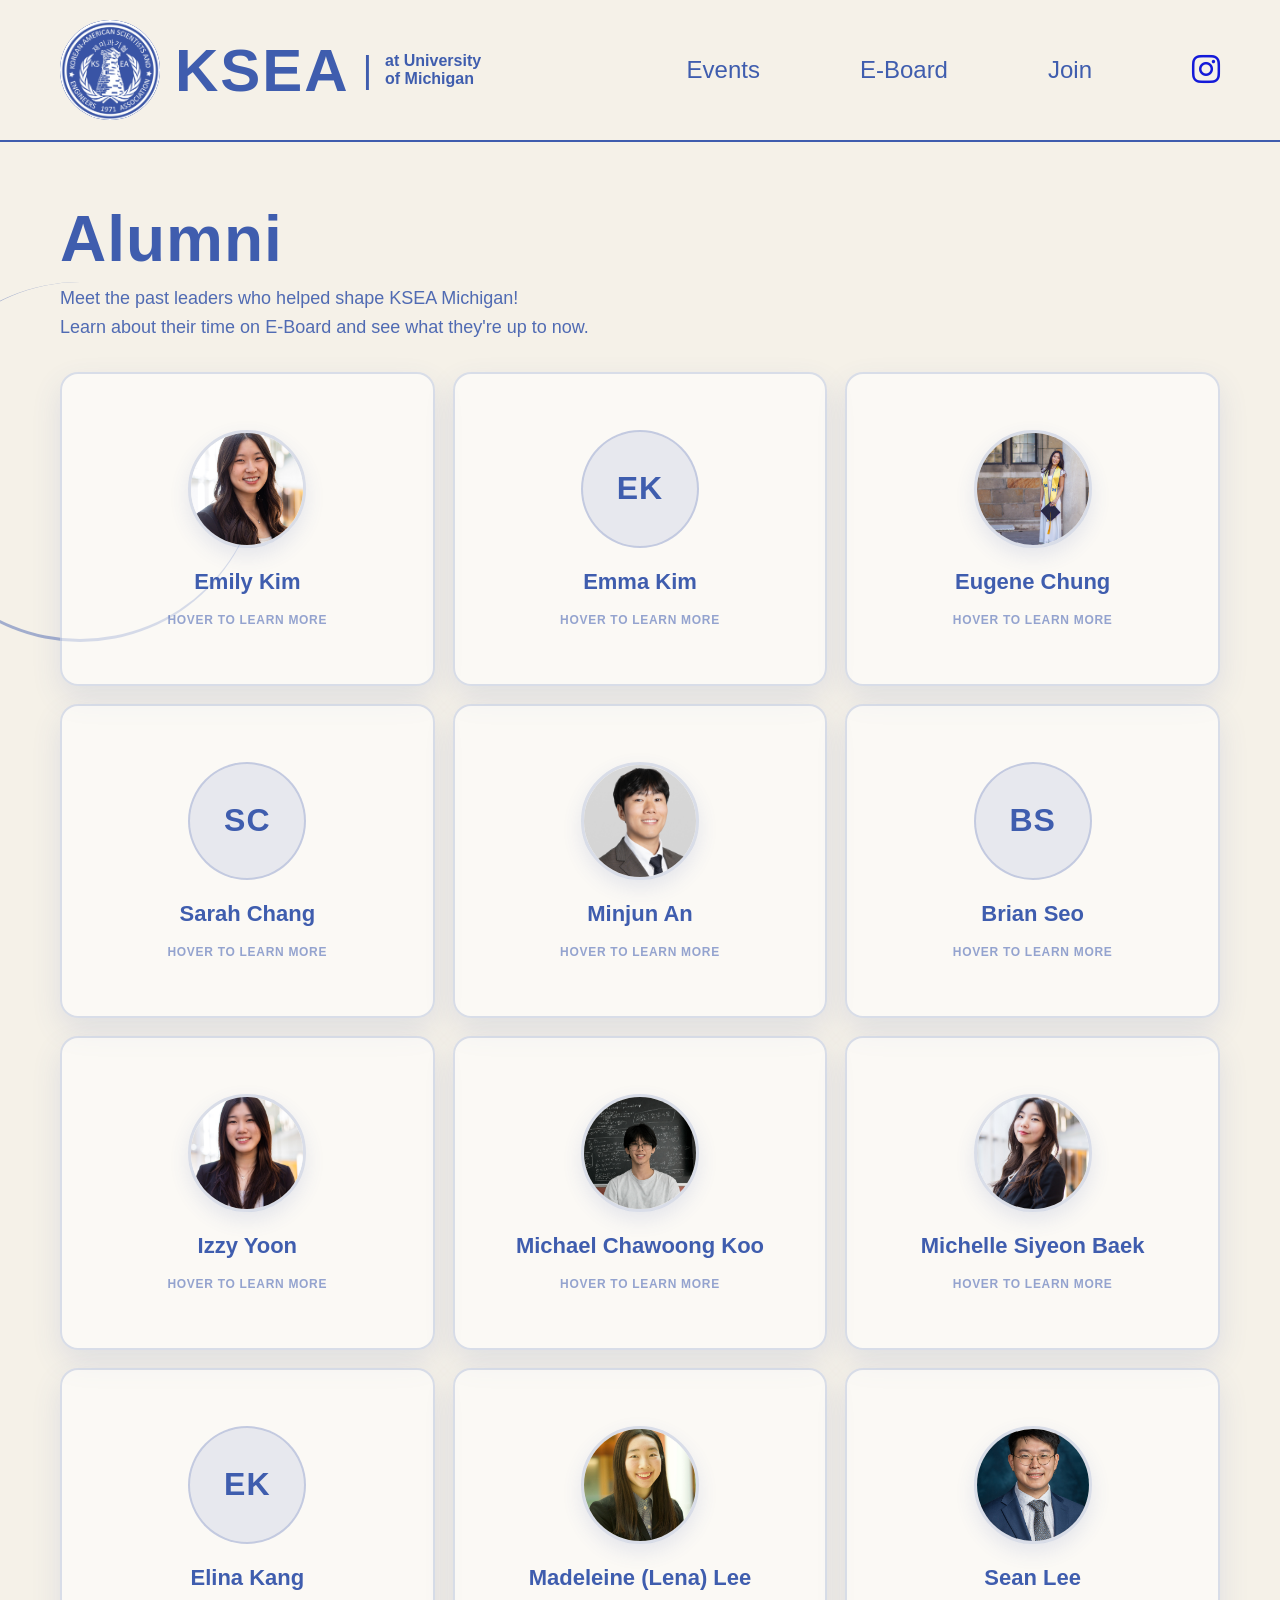
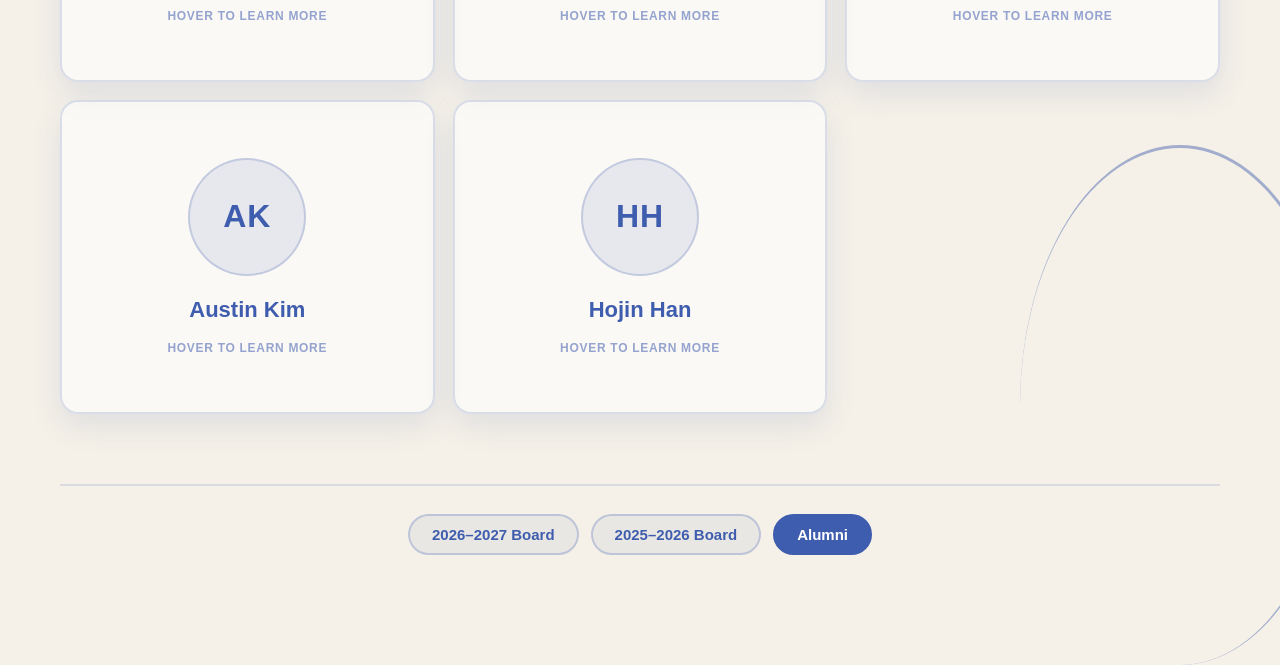
==== eboard/alumni.html @ b411d168 "Split E-Board into separate pages by year, add navigation - eboard.html now shows only the 2026-2027" ====
<!DOCTYPE html>
<html lang="en">
<head>
  <link rel="stylesheet" href="https://cdnjs.cloudflare.com/ajax/libs/font-awesome/6.0.0/css/all.min.css">
  <meta charset="UTF-8" />
  <meta name="viewport" content="width=device-width, initial-scale=1.0" />
  <title>KSEA - University of Michigan | Alumni</title>

  <style>
    * { margin: 0; padding: 0; box-sizing: border-box; }

    body {
      font-family: 'Segoe UI', Tahoma, Geneva, Verdana, sans-serif;
      background-color: #F5F1E8;
      overflow-x: hidden;
      color: #3F5DAE;
    }

    header {
      display: flex;
      justify-content: space-between;
      align-items: center;
      padding: 20px 60px;
      background-color: #F5F1E8;
      border-bottom: 2px solid #3F5DAE;
    }

    .logo-container {
      display: flex;
      align-items: center;
      gap: 15px;
    }

    .logo-circle {
      width: 100px;
      height: 100px;
      background-color: #3F5DAE;
      border-radius: 60%;
      display: flex;
      align-items: center;
      justify-content: center;
      color: white;
      font-weight: bold;
      font-size: 12px;
      overflow: hidden;
    }

    .logo-text {
      display: flex;
      flex-direction: row;
      align-items: center;
      gap: 8px;
    }

    .logo-text .ksea {
      font-size: 60px;
      font-weight: 900;
      color: #3F5DAE;
      letter-spacing: 2px;
    }

    .logo-text .university {
      font-size: 16px;
      color: #3F5DAE;
      font-weight: 600;
    }

    .logo-text .divider {
      font-size: 36px;
      color: #3F5DAE;
      font-weight: 100;
      margin: 0 5px;
    }
    .logo-link,
    .logo-link:visited,
    .logo-link:hover,
    .logo-link:active {
      text-decoration: none;
      color: inherit;
    }
    nav {
      display: flex;
      gap: 100px;
      align-items: center;
    }

    nav a {
      text-decoration: none;
      color: #3F5DAE;
      font-size: 24px;
      font-weight: 200;
      transition: color 0.3s;
    }

    nav a:hover { color: #3d4d7a; }

    .page {
      padding: 60px 60px 80px;
      position: relative;
    }

    .page-title {
      font-size: 64px;
      font-weight: 900;
      letter-spacing: 1px;
      margin-bottom: 8px;
    }

    .page-subtitle {
      font-size: 18px;
      font-weight: 400;
      opacity: 0.9;
      max-width: 760px;
      line-height: 1.6;
      margin-bottom: 30px;
      text-wrap: balance;
    }

    .curve-left {
      position: absolute;
      left: -100px;
      top: 140px;
      width: 360px;
      height: 360px;
      border: 3px solid #3F5DAE;
      border-radius: 50%;
      border-top: none;
      border-right: none;
      opacity: 0.45;
      pointer-events: none;
    }

    .curve-right {
      position: absolute;
      right: -60px;
      bottom: -30px;
      width: 320px;
      height: 520px;
      border: 3px solid #3F5DAE;
      border-radius: 50%;
      border-bottom: none;
      border-left: none;
      opacity: 0.45;
      pointer-events: none;
    }

    .section-label {
      font-size: 14px;
      font-weight: 800;
      letter-spacing: 1px;
      color: rgba(63,93,174,0.9);
      margin: 26px 0 12px;
      text-transform: uppercase;
    }

    /* =========================
       Board / Alumni page nav
       ========================= */

    .board-nav {
      margin-top: 70px;
      padding-top: 28px;
      border-top: 2px solid rgba(63,93,174,0.15);
      display: flex;
      flex-wrap: wrap;
      gap: 12px;
      justify-content: center;
    }

    .board-nav a {
      text-decoration: none;
      color: #3F5DAE;
      font-weight: 700;
      font-size: 15px;
      padding: 10px 22px;
      border-radius: 999px;
      border: 2px solid rgba(63,93,174,0.25);
      background: rgba(63,93,174,0.06);
      transition: background 0.2s ease, border-color 0.2s ease;
    }

    .board-nav a:hover {
      background: rgba(63,93,174,0.15);
      border-color: rgba(63,93,174,0.4);
    }

    .board-nav a.active {
      background: #3F5DAE;
      color: white;
      border-color: #3F5DAE;
    }

    @media (max-width: 768px) {
      .board-nav { margin-top: 45px; }
      .board-nav a { font-size: 13px; padding: 9px 16px; }
    }


    /* =========================
       Alumni Section
       ========================= */

    .alumni-title {
      font-size: 64px;
      font-weight: 900;
      letter-spacing: 1px;
      margin-bottom: 8px;
      color: #3F5DAE;
    }

    .alumni-intro {
      font-size: 18px;
      font-weight: 400;
      opacity: 0.9;
      max-width: 760px;
      line-height: 1.6;
      margin-bottom: 30px;
    }

    .alumni-grid {
      display: grid;
      grid-template-columns: repeat(3, minmax(0, 1fr));
      gap: 18px;
      position: relative;
      z-index: 2;
    }

    .alumni-card {
      min-height: 310px;
      position: relative;
      border-radius: 18px;
      background: rgba(255,255,255,0.55);
      border: 2px solid rgba(63,93,174,0.18);
      box-shadow: 0 12px 30px rgba(63,93,174,0.12);
      overflow: hidden;
      transition: transform 0.2s ease, box-shadow 0.2s ease, border-color 0.2s ease;
    }

    .alumni-card:hover {
      transform: translateY(-3px);
      box-shadow: 0 16px 40px rgba(63,93,174,0.18);
      border-color: rgba(63,93,174,0.28);
    }

    .alumni-front {
      min-height: 310px;
      padding: 30px 22px;
      display: flex;
      flex-direction: column;
      align-items: center;
      justify-content: center;
      text-align: center;
      transition: opacity 220ms ease;
    }

    .alumni-photo-wrap {
      width: 118px;
      height: 118px;
      margin-bottom: 20px;
      position: relative;
    }

    .alumni-photo {
      width: 118px;
      height: 118px;
      border-radius: 50%;
      object-fit: cover;
      display: block;
      border: 3px solid rgba(63,93,174,0.18);
      box-shadow: 0 8px 20px rgba(63,93,174,0.12);
    }

    .alumni-initials {
      width: 118px;
      height: 118px;
      border-radius: 50%;
      background: rgba(63,93,174,0.10);
      border: 2px solid rgba(63,93,174,0.22);
      color: #3F5DAE;
      align-items: center;
      justify-content: center;
      font-size: 32px;
      font-weight: 900;
      letter-spacing: 1px;
    }

    .alumni-name {
      font-size: 22px;
      font-weight: 900;
      color: #3F5DAE;
      line-height: 1.25;
    }

    .alumni-class {
      margin-top: 7px;
      font-size: 14px;
      font-weight: 600;
      color: rgba(63,93,174,0.72);
    }

    .alumni-hover-hint {
      margin-top: 18px;
      font-size: 12px;
      font-weight: 700;
      letter-spacing: 0.7px;
      text-transform: uppercase;
      color: rgba(63,93,174,0.55);
    }

    .alumni-overlay {
      position: absolute;
      inset: 0;
      background: #3F5DAE;
      color: white;
      padding: 28px;
      display: flex;
      flex-direction: column;
      justify-content: center;
      text-align: left;
      opacity: 0;
      transform: translateY(8px);
      transition: opacity 220ms ease, transform 220ms ease;
      pointer-events: none;
      overflow-y: auto;
    }

    .alumni-card:hover .alumni-overlay,
    .alumni-card:focus-within .alumni-overlay {
      opacity: 1;
      transform: translateY(0);
    }

    .alumni-overlay .alumni-overlay-name {
      font-size: 23px;
      font-weight: 900;
      margin-bottom: 12px;
      line-height: 1.2;
    }

    .alumni-overlay .served-label,
    .alumni-overlay .now-label {
      font-size: 11px;
      font-weight: 900;
      letter-spacing: 1px;
      text-transform: uppercase;
      opacity: 0.72;
      margin-bottom: 4px;
    }

    .alumni-overlay .served {
      font-size: 15px;
      font-weight: 700;
      line-height: 1.45;
      margin-bottom: 18px;
    }

    .alumni-overlay p {
      font-size: 15px;
      line-height: 1.6;
      font-weight: 400;
    }

    @media (max-width: 1024px) {
      header { padding: 20px 30px; }
      .page { padding: 50px 30px 70px; }
      .page-title { font-size: 52px; }
      nav { gap: 30px; }
      .alumni-grid { grid-template-columns: repeat(2, minmax(0, 1fr)); }
    }

    @media (max-width: 768px) {
      /* Header */
      header {
        flex-direction: column;
        padding: 16px 20px;
        gap: 14px;
      }

      .logo-circle {
        width: 64px;
        height: 64px;
      }

      .logo-circle img {
        width: 64px !important;
        height: 64px !important;
      }

      .logo-text .ksea { font-size: 36px; }
      .logo-text .university { font-size: 13px; }
      .logo-text .divider { font-size: 24px; }

      nav {
        gap: 18px;
        flex-wrap: wrap;
        justify-content: center;
      }

      nav a { font-size: 18px; }

      /* Page */
      .page {
        padding: 36px 20px 60px;
      }

      .page-title {
        font-size: 40px;
        text-align: center;
      }

      .page-subtitle {
        font-size: 15px;
        text-align: center;
        margin-left: auto;
        margin-right: auto;
      }

      .alumni-title {
        font-size: 36px;
        text-align: center;
      }

      .alumni-intro {
        font-size: 15px;
        text-align: center;
        margin-left: auto;
        margin-right: auto;
      }

      .alumni-grid {
        grid-template-columns: repeat(2, minmax(0, 1fr));
        gap: 12px;
      }

      .alumni-card,
      .alumni-front {
        min-height: 270px;
      }

      .alumni-photo-wrap,
      .alumni-photo,
      .alumni-initials {
        width: 92px;
        height: 92px;
      }

      .alumni-initials {
        font-size: 25px;
      }

      .alumni-name {
        font-size: 17px;
      }

      .alumni-overlay {
        padding: 18px;
      }

      .alumni-overlay .alumni-overlay-name {
        font-size: 19px;
      }

      .alumni-overlay p {
        font-size: 13px;
      }

      .curve-left, .curve-right { display: none; }
    }

    @media (max-width: 420px) {
      .logo-text .ksea { font-size: 28px; }
      nav a { font-size: 16px; }
      nav { gap: 14px; }
      .page-title { font-size: 32px; }

      .alumni-grid {
        grid-template-columns: 1fr;
      }
    }

    @media (hover: none) {
      .alumni-card {
        min-height: auto;
      }

      .alumni-front {
        min-height: 250px;
      }

      .alumni-hover-hint {
        display: none;
      }

      .alumni-overlay {
        position: relative;
        opacity: 1;
        transform: none;
        pointer-events: auto;
        min-height: 220px;
      }
    }

  </style>
</head>

<body>
  <header>
    <a href="../main/main.html" class="logo-link">
    <div class="logo-container">
      <div class="logo-circle">
        <img src="../images/ksea_logo.jpg" alt="ksea logo" style="width: 100px; height: 100px; border-radius: 50%; object-fit: contain">
      </div>
      <div class="logo-text">
        <span class="ksea">KSEA</span>
        <span class="divider"> | </span>
        <span class="university">at University<br>of Michigan</span>
      </div>
    </div>
    </a>

    <nav>
      <a href="../events/events.html">Events</a>
      <a href="../eboard/eboard.html">E-Board</a>
      <a href="../join/join.html">Join</a>
      <a href="https://www.instagram.com/ksea.michigan/" target="_blank" class="instagram-link">
        <i class="fab fa-instagram" style="font-size: 32px; color: #141ad9;"></i>
      </a>
    </nav>
  </header>

  <section class="page">
    <div class="curve-left"></div>
    <div class="curve-right"></div>

    <h1 class="alumni-title">Alumni</h1>
    <p class="alumni-intro">
      Meet the past leaders who helped shape KSEA Michigan! <br>
      Learn about their time on E-Board and see what they're up to now.
    </p>

    <div class="alumni-grid">

      <!-- Emily Kim -->
      <div class="alumni-card" tabindex="0">
        <div class="alumni-front">
          <div class="alumni-photo-wrap">
            <img
              class="alumni-photo"
              src="../alumni_images/emilykim.jpeg"
              alt="Emily Kim"
              onerror="this.style.display='none'; this.nextElementSibling.style.display='flex';"
            >
            <div class="alumni-initials" style="display:none;">EK</div>
          </div>

          <div class="alumni-name">Emily Kim</div>
          <div class="alumni-hover-hint">Hover to learn more</div>
        </div>

        <div class="alumni-overlay">
          <div class="alumni-overlay-name">Emily Kim</div>

          <div class="served-label">KSEA E-Board</div>
          <div class="served">
              <span class="served-position">Vice President · 2025–2026</span><br>
              <span class="served-position">Co-Events Coordinator · 2024–2025</span><br>
              <span class="served-position">Freshman Representative · 2023–2024</span>
          </div>

          <div class="now-label">Where are they now?</div>
          <p>BS in Public Health Sciences.</p>
        </div>
      </div>

      <!-- Emma Kim -->
      <div class="alumni-card" tabindex="0">
        <div class="alumni-front">
          <div class="alumni-photo-wrap">
            <img
              class="alumni-photo"
              src="../alumni/Emma.jpeg"
              alt="Emma Kim"
              onerror="this.style.display='none'; this.nextElementSibling.style.display='flex';"
            >
            <div class="alumni-initials" style="display:none;">EK</div>
          </div>

          <div class="alumni-name">Emma Kim</div>
          <div class="alumni-hover-hint">Hover to learn more</div>
        </div>

        <div class="alumni-overlay">
          <div class="alumni-overlay-name">Emma Kim</div>

          <div class="served-label">KSEA E-Board</div>
          <div class="served">
              <span class="served-position">Senior Co-Advisor · 2025–2026</span><br>
              <span class="served-position">Secretary · 2024–2025</span><br>
              <span class="served-position">Fundraiser Chair · 2023–2024</span>
          </div>

          <div class="now-label">Where are they now?</div>
          <p>Applying to medical schools, working as a personal trainer, and training for Detroit's international half marathon.</p>
        </div>
      </div>

      <!-- Eugene Chung -->
      <div class="alumni-card" tabindex="0">
        <div class="alumni-front">
          <div class="alumni-photo-wrap">
            <img
              class="alumni-photo"
              src="../alumni_images/eugenechung.jpeg"
              alt="Eugene Chung"
              onerror="this.style.display='none'; this.nextElementSibling.style.display='flex';"
            >
            <div class="alumni-initials" style="display:none;">EC</div>
          </div>

          <div class="alumni-name">Eugene Chung</div>
          <div class="alumni-hover-hint">Hover to learn more</div>
        </div>

        <div class="alumni-overlay">
          <div class="alumni-overlay-name">Eugene Chung</div>

          <div class="served-label">KSEA E-Board</div>
          <div class="served">
              <span class="served-position">Treasurer · 2025–2026</span><br>
              <span class="served-position">Treasurer · 2024–2025</span><br>
              <span class="served-position">Co-Marketing Chair · 2023–2024</span>
          </div>

          <div class="now-label">Where are they now?</div>
          <p>Gap year as a Research Assistant.</p>
        </div>
      </div>

      <!-- Sarah Chang -->
      <div class="alumni-card" tabindex="0">
        <div class="alumni-front">
          <div class="alumni-photo-wrap">
            <img
              class="alumni-photo"
              src="../alumni_images/sarah.jpeg"
              alt="Sarah Chang"
              onerror="this.style.display='none'; this.nextElementSibling.style.display='flex';"
            >
            <div class="alumni-initials" style="display:none;">SC</div>
          </div>

          <div class="alumni-name">Sarah Chang</div>
          <div class="alumni-hover-hint">Hover to learn more</div>
        </div>

        <div class="alumni-overlay">
          <div class="alumni-overlay-name">Sarah Chang</div>

          <div class="served-label">KSEA E-Board</div>
          <div class="served">
              <span class="served-position">Senior Advisor · 2025–2026</span><br>
              <span class="served-position">Marketing Chair · 2024–2025</span><br>
              <span class="served-position">Marketing Chair · 2023–2024</span>
          </div>

          <div class="now-label">Where are they now?</div>
          <p>Dental school at Harvard.</p>
        </div>
      </div>

      <!-- Minjun An -->
      <div class="alumni-card" tabindex="0">
        <div class="alumni-front">
          <div class="alumni-photo-wrap">
            <img
              class="alumni-photo"
              src="../alumni_images/minjunan.jpeg"
              alt="Minjun An"
              onerror="this.style.display='none'; this.nextElementSibling.style.display='flex';"
            >
            <div class="alumni-initials" style="display:none;">MA</div>
          </div>

          <div class="alumni-name">Minjun An</div>
          <div class="alumni-hover-hint">Hover to learn more</div>
        </div>

        <div class="alumni-overlay">
          <div class="alumni-overlay-name">Minjun An</div>

          <div class="served-label">KSEA E-Board</div>
          <div class="served">
              <span class="served-position">President · 2024–2025</span><br>
              <span class="served-position">Event Coordinator · 2023–2024</span><br>
              <span class="served-position">Freshman Representative · 2022–2023</span>
          </div>

          <div class="now-label">Where are they now?</div>
          <p>First Year Medical Student at Cleveland Clinic Lerner College of Medicine.</p>
        </div>
      </div>

      <!-- Brian Seo -->
      <div class="alumni-card" tabindex="0">
        <div class="alumni-front">
          <div class="alumni-photo-wrap">
            <img
              class="alumni-photo"
              src="../alumni_images/brian.jpeg"
              alt="Brian Seo"
              onerror="this.style.display='none'; this.nextElementSibling.style.display='flex';"
            >
            <div class="alumni-initials" style="display:none;">BS</div>
          </div>

          <div class="alumni-name">Brian Seo</div>
          <div class="alumni-hover-hint">Hover to learn more</div>
        </div>

        <div class="alumni-overlay">
          <div class="alumni-overlay-name">Brian Seo</div>

          <div class="served-label">KSEA E-Board</div>
          <div class="served">
              <span class="served-position">Senior Advisor · 2024–2025</span><br>
              <span class="served-position">Vice President · 2023–2024</span><br>
              <span class="served-position">Event Coordinator · 2022–2023</span><br>
              <span class="served-position">Freshman Representative · 2021–2022</span>
          </div>

          <div class="now-label">Where are they now?</div>
          <p>Medical Student at Wayne State University School of Medicine.</p>
        </div>
      </div>

      <!-- Izzy Yoon -->
      <div class="alumni-card" tabindex="0">
        <div class="alumni-front">
          <div class="alumni-photo-wrap">
            <img
              class="alumni-photo"
              src="../alumni_images/isabellayoon.jpeg"
              alt="Izzy Yoon"
              onerror="this.style.display='none'; this.nextElementSibling.style.display='flex';"
            >
            <div class="alumni-initials" style="display:none;">IY</div>
          </div>

          <div class="alumni-name">Izzy Yoon</div>
          <div class="alumni-hover-hint">Hover to learn more</div>
        </div>

        <div class="alumni-overlay">
          <div class="alumni-overlay-name">Izzy Yoon</div>

          <div class="served-label">KSEA E-Board</div>
          <div class="served">
              <span class="served-position">Vice President · 2024–2025</span><br>
              <span class="served-position">Secretary · 2023–2024</span><br>
              <span class="served-position">Marketing · 2022–2023</span><br>
              <span class="served-position">Freshman Representative · 2021–2022</span>
          </div>

          <div class="now-label">Where are they now?</div>
          <p>Front end developer for JB Mobility.</p>
        </div>
      </div>

      <!-- Michael Chawoong Koo -->
      <div class="alumni-card" tabindex="0">
        <div class="alumni-front">
          <div class="alumni-photo-wrap">
            <img
              class="alumni-photo"
              src="../alumni_images/michaelkoo.png"
              alt="Michael Chawoong Koo"
              onerror="this.style.display='none'; this.nextElementSibling.style.display='flex';"
            >
            <div class="alumni-initials" style="display:none;">MK</div>
          </div>

          <div class="alumni-name">Michael Chawoong Koo</div>
          <div class="alumni-hover-hint">Hover to learn more</div>
        </div>

        <div class="alumni-overlay">
          <div class="alumni-overlay-name">Michael Chawoong Koo</div>

          <div class="served-label">KSEA E-Board</div>
          <div class="served">
              <span class="served-position">Director of Community Engagement · 2022–2025</span>
          </div>

          <div class="now-label">Where are they now?</div>
          <p>AI Engineer.</p>
        </div>
      </div>

      <!-- Michelle Siyeon Baek -->
      <div class="alumni-card" tabindex="0">
        <div class="alumni-front">
          <div class="alumni-photo-wrap">
            <img
              class="alumni-photo"
              src="../alumni_images/michellebaek.jpeg"
              alt="Michelle Siyeon Baek"
              onerror="this.style.display='none'; this.nextElementSibling.style.display='flex';"
            >
            <div class="alumni-initials" style="display:none;">MB</div>
          </div>

          <div class="alumni-name">Michelle Siyeon Baek</div>
          <div class="alumni-hover-hint">Hover to learn more</div>
        </div>

        <div class="alumni-overlay">
          <div class="alumni-overlay-name">Michelle Siyeon Baek</div>

          <div class="served-label">KSEA E-Board</div>
          <div class="served">
              <span class="served-position">President · 2023–2024</span><br>
              <span class="served-position">Secretary · 2022–2023</span><br>
              <span class="served-position">Marketing Chair · 2021–2022</span><br>
              <span class="served-position">Freshman Representative · 2020–2021</span>
          </div>

          <div class="now-label">Where are they now?</div>
          <p>Medical student at Michigan State University College of Human Medicine.</p>
        </div>
      </div>

      <!-- Elina Kang -->
      <div class="alumni-card" tabindex="0">
        <div class="alumni-front">
          <div class="alumni-photo-wrap">
            <img
              class="alumni-photo"
              src="../eboard_images/Elina.jpeg"
              alt="Elina Kang"
              onerror="this.style.display='none'; this.nextElementSibling.style.display='flex';"
            >
            <div class="alumni-initials" style="display:none;">EK</div>
          </div>

          <div class="alumni-name">Elina Kang</div>
          <div class="alumni-hover-hint">Hover to learn more</div>
        </div>

        <div class="alumni-overlay">
          <div class="alumni-overlay-name">Elina Kang</div>

          <div class="served-label">KSEA E-Board</div>
          <div class="served">
              <span class="served-position">Treasurer · 2022–2023</span><br>
              <span class="served-position">Secretary · 2021–2022</span>
          </div>

          <div class="now-label">Where are they now?</div>
          <p>Corporate finance in San Francisco.</p>
        </div>
      </div>

      <!-- Madeleine (Lena) Lee -->
      <div class="alumni-card" tabindex="0">
        <div class="alumni-front">
          <div class="alumni-photo-wrap">
            <img
              class="alumni-photo"
              src="../alumni_images/madeleinelee.jpg"
              alt="Madeleine (Lena) Lee"
              onerror="this.style.display='none'; this.nextElementSibling.style.display='flex';"
            >
            <div class="alumni-initials" style="display:none;">ML</div>
          </div>

          <div class="alumni-name">Madeleine (Lena) Lee</div>
          <div class="alumni-hover-hint">Hover to learn more</div>
        </div>

        <div class="alumni-overlay">
          <div class="alumni-overlay-name">Madeleine (Lena) Lee</div>

          <div class="served-label">KSEA E-Board</div>
          <div class="served">
              <span class="served-position">Senior Advisor · 2022–2023</span><br>
              <span class="served-position">President · 2021–2022</span><br>
              <span class="served-position">Secretary · 2020–2021</span>
          </div>

          <div class="now-label">Where are they now?</div>
          <p>Medical student at the University of Michigan.</p>
        </div>
      </div>

      <!-- Sean Lee -->
      <div class="alumni-card" tabindex="0">
        <div class="alumni-front">
          <div class="alumni-photo-wrap">
            <img
              class="alumni-photo"
              src="../alumni_images/seanlee.png"
              alt="Sean Lee"
              onerror="this.style.display='none'; this.nextElementSibling.style.display='flex';"
            >
            <div class="alumni-initials" style="display:none;">SL</div>
          </div>

          <div class="alumni-name">Sean Lee</div>
          <div class="alumni-hover-hint">Hover to learn more</div>
        </div>

        <div class="alumni-overlay">
          <div class="alumni-overlay-name">Sean Lee</div>

          <div class="served-label">KSEA E-Board</div>
          <div class="served">
              <span class="served-position">Senior Advisor · 2021–2022</span><br>
              <span class="served-position">President · 2020–2021</span><br>
              <span class="served-position">Event Coordinator · 2019–2020</span>
          </div>

          <div class="now-label">Where are they now?</div>
          <p>Mechanical engineer at Daifuku designing conveyor belt systems for airport baggage handling systems across the US.</p>
        </div>
      </div>

      <!-- Austin Kim -->
      <div class="alumni-card" tabindex="0">
        <div class="alumni-front">
          <div class="alumni-photo-wrap">
            <img
              class="alumni-photo"
              src="../eboard_images/Austin.jpeg"
              alt="Austin Kim"
              onerror="this.style.display='none'; this.nextElementSibling.style.display='flex';"
            >
            <div class="alumni-initials" style="display:none;">AK</div>
          </div>

          <div class="alumni-name">Austin Kim</div>
          <div class="alumni-hover-hint">Hover to learn more</div>
        </div>

        <div class="alumni-overlay">
          <div class="alumni-overlay-name">Austin Kim</div>

          <div class="served-label">KSEA E-Board</div>
          <div class="served">
              <span class="served-position">Academic Chair · 2021–2022</span><br>
              <span class="served-position">Event Coordinator · 2020–2021</span>
          </div>

          <div class="now-label">Where are they now?</div>
          <p>Emergency department medical scribe after graduating, and now medical student at NYITCOM.</p>
        </div>
      </div>

      <!-- Hojin Han -->
      <div class="alumni-card" tabindex="0">
        <div class="alumni-front">
          <div class="alumni-photo-wrap">
            <img
              class="alumni-photo"
              src="../eboard_images/Hojin.jpeg"
              alt="Hojin Han"
              onerror="this.style.display='none'; this.nextElementSibling.style.display='flex';"
            >
            <div class="alumni-initials" style="display:none;">HH</div>
          </div>

          <div class="alumni-name">Hojin Han</div>
          <div class="alumni-hover-hint">Hover to learn more</div>
        </div>

        <div class="alumni-overlay">
          <div class="alumni-overlay-name">Hojin Han</div>

          <div class="served-label">KSEA E-Board</div>
          <div class="served">
              <span class="served-position">Senior Advisor · 2019–2021</span><br>
              <span class="served-position">Event Coordinator · 2018–2019</span>
          </div>

          <div class="now-label">Where are they now?</div>
          <p>Lawyer working on tech-related litigation.</p>
        </div>
      </div>

    </div>

    <nav class="board-nav">
      <a href="../eboard/eboard.html">2026–2027 Board</a>
      <a href="../eboard/eboard-2025-2026.html">2025–2026 Board</a>
      <a href="../eboard/alumni.html" class="active">Alumni</a>
    </nav>

  </section>
</body>
</html>
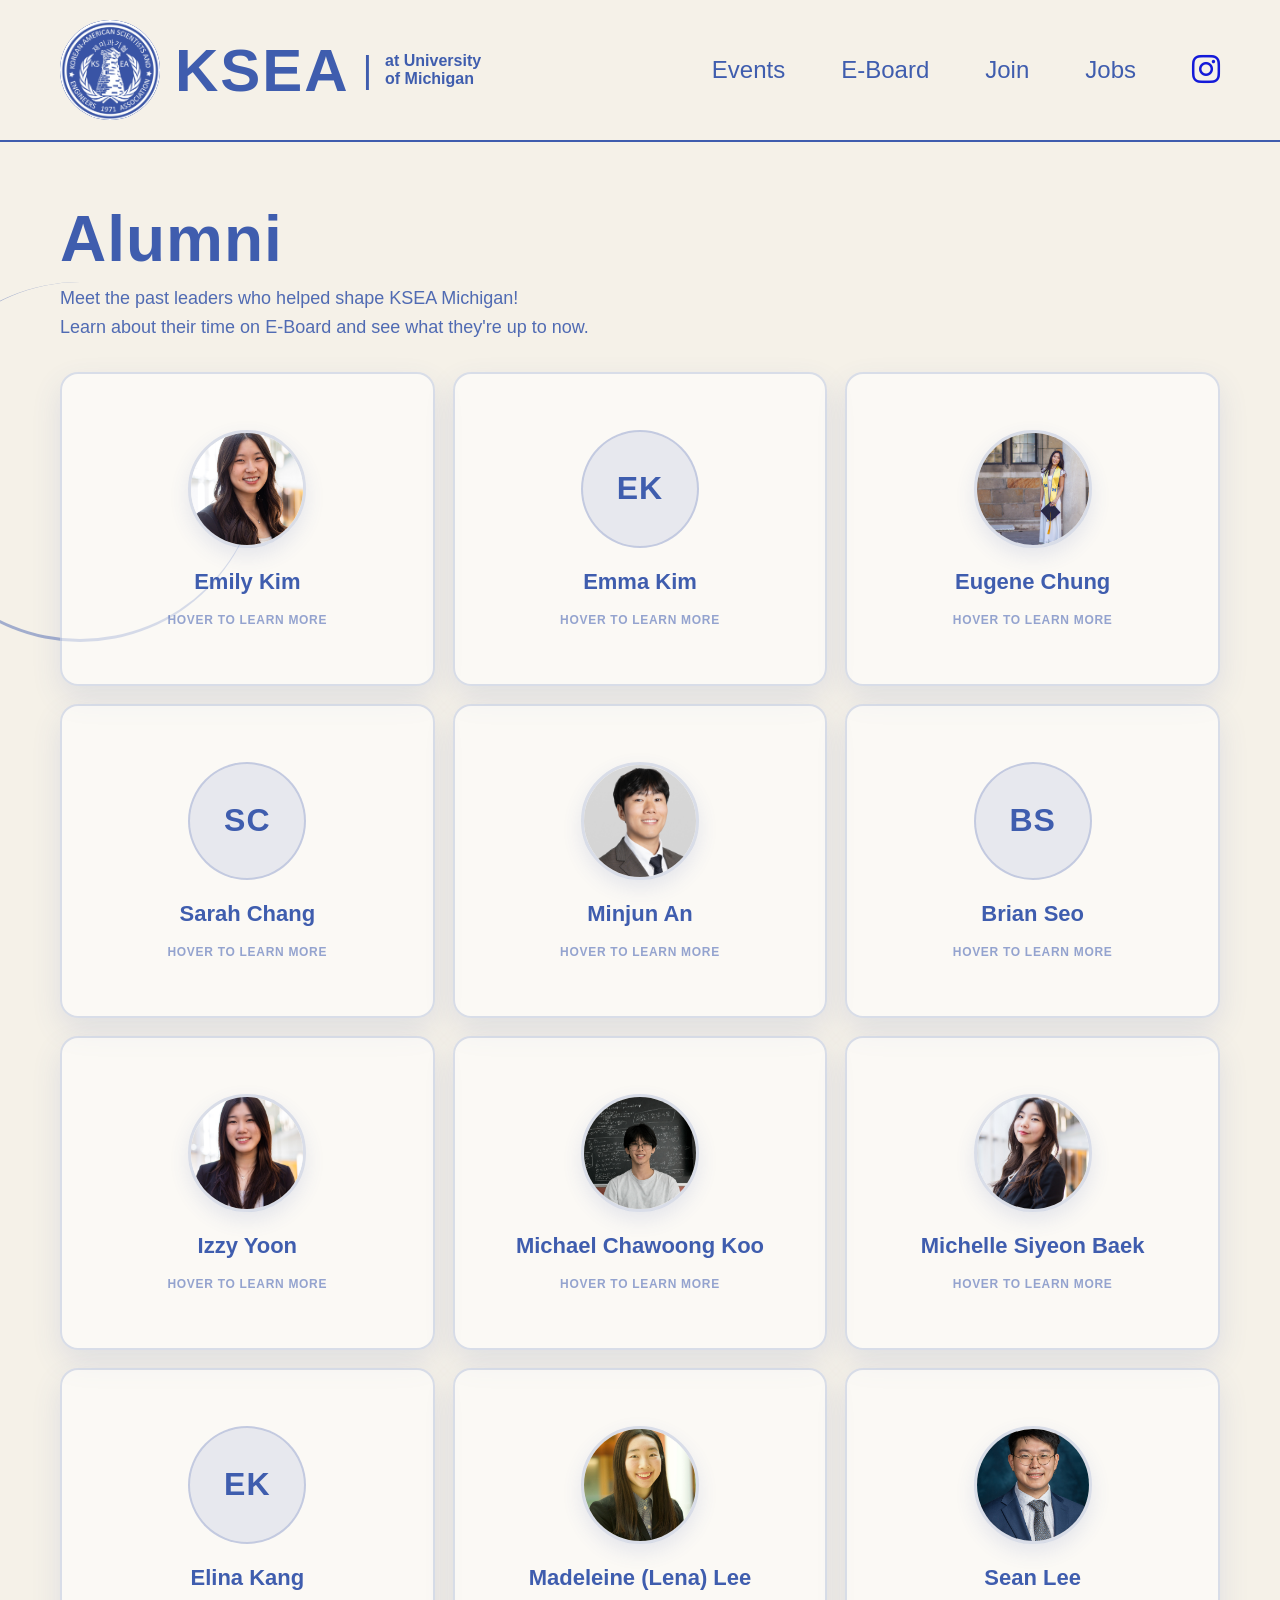
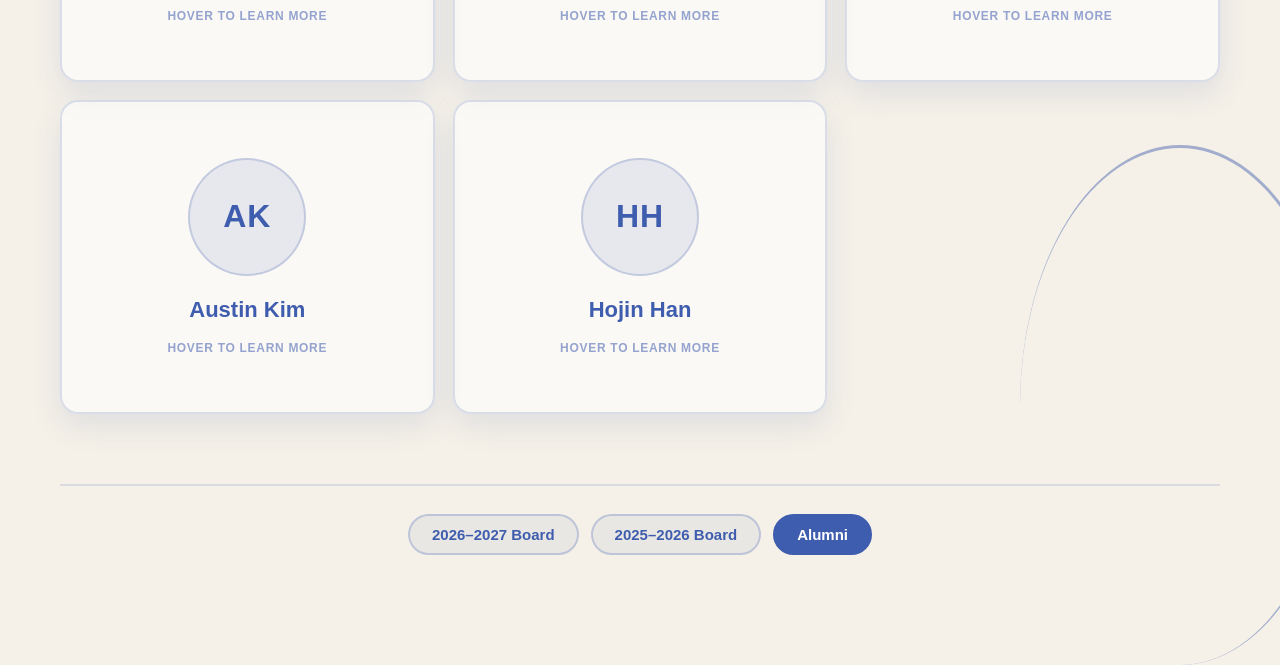
==== commit 6fdb73bc: "Add Jobs & Internships page with dynamic job listings - Created jobs.html for the Jobs & Internships" ====
--- a/eboard/alumni.html
+++ b/eboard/alumni.html
@@ -360,6 +360,9 @@
       font-weight: 400;
     }
 
+    /* Keep 5 nav links from overflowing on mid-size screens */
+    @media (max-width: 1280px) { nav { gap: 56px; } }
+
     @media (max-width: 1024px) {
       header { padding: 20px 30px; }
       .page { padding: 50px 30px 70px; }
@@ -522,6 +525,7 @@
       <a href="../events/events.html">Events</a>
       <a href="../eboard/eboard.html">E-Board</a>
       <a href="../join/join.html">Join</a>
+      <a href="../jobs/jobs.html">Jobs</a>
       <a href="https://www.instagram.com/ksea.michigan/" target="_blank" class="instagram-link">
         <i class="fab fa-instagram" style="font-size: 32px; color: #141ad9;"></i>
       </a>
